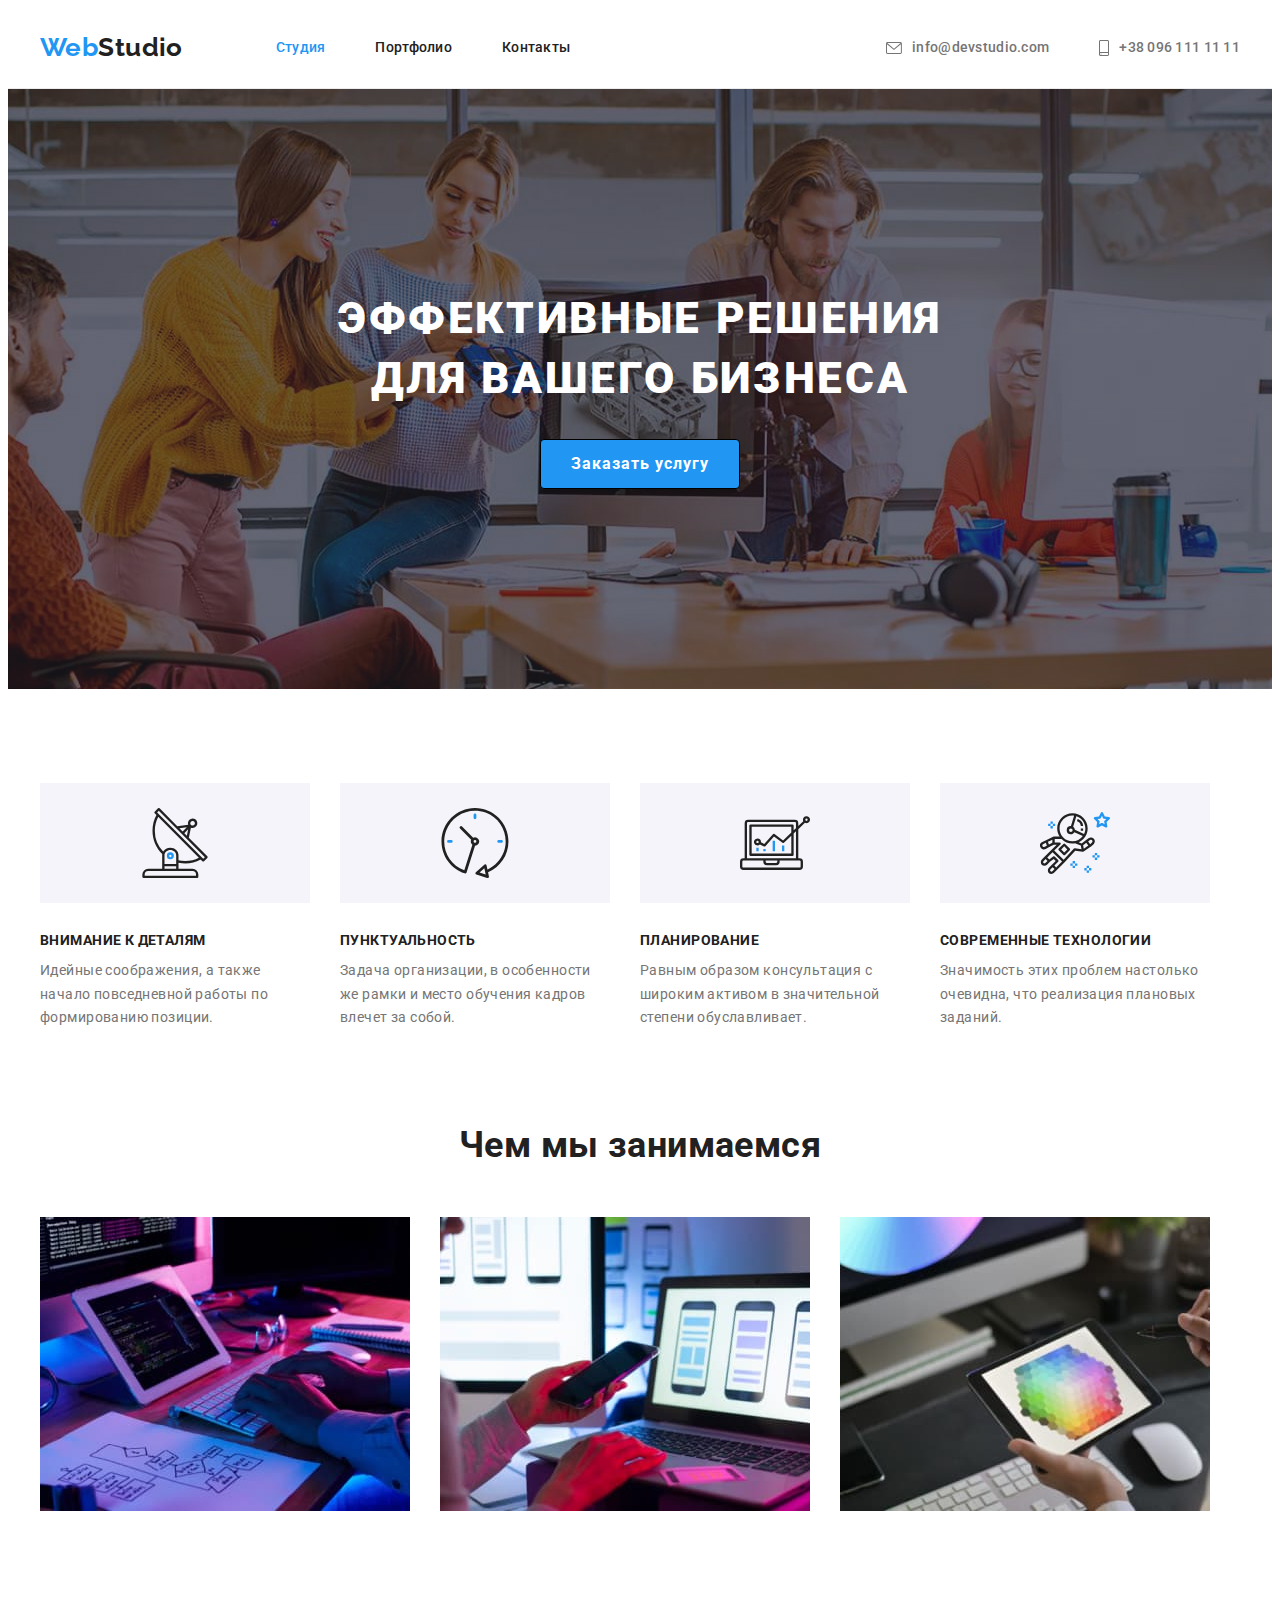
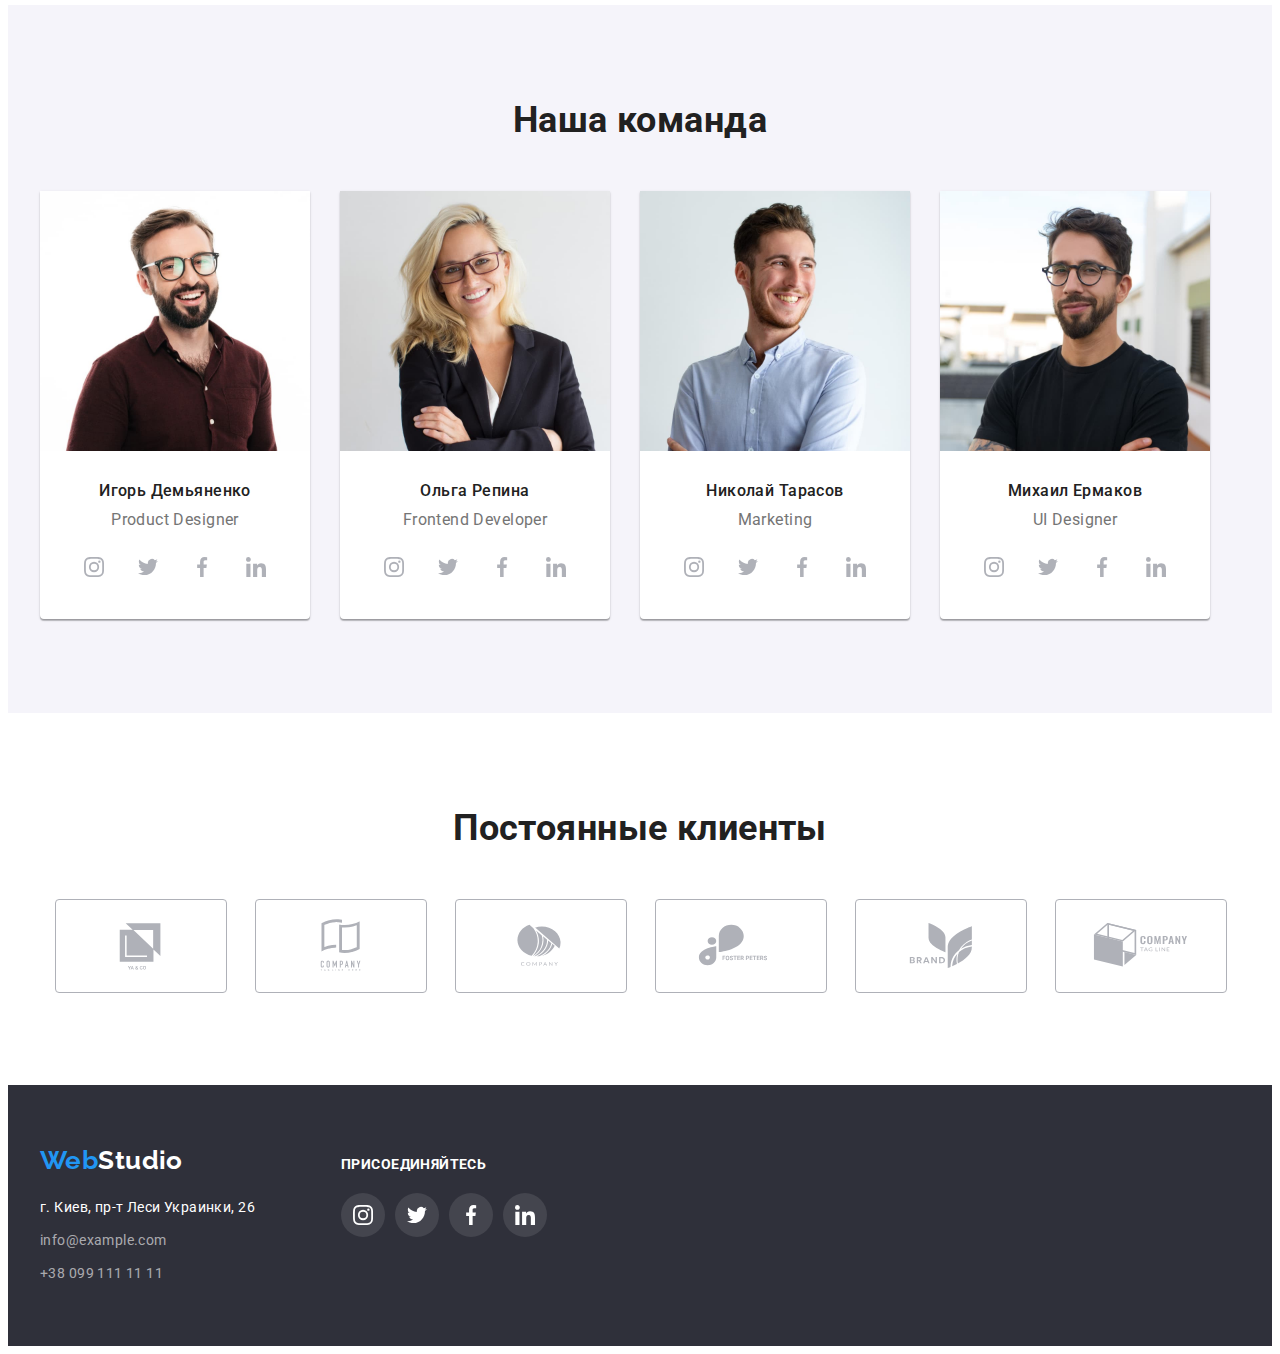
==== index.html @ 75b0d7f5 "Додає файли з ДЗ #4" ====
<!DOCTYPE html>
<html lang="ru">

<head>
    <meta charset="UTF-8">
    <meta http-equiv="X-UA-Compatible" content="IE=edge">
    <meta name="viewport" content="width=device-width, initial-scale=1.0">
    <title>Web Studio</title>
    <link rel="preconnect" href="https://fonts.googleapis.com">
    <link rel="preconnect" href="https://fonts.gstatic.com" crossorigin>
    <link href="https://fonts.googleapis.com/css2?family=Raleway:wght@700&family=Roboto:wght@400;500;700;900&display=swap"
        rel="stylesheet">
    <link rel="stylesheet" href="https://cdnjs.cloudflare.com/ajax/libs/modern-normalize/1.1.0/modern-normalize.min.css"
        integrity="sha512-wpPYUAdjBVSE4KJnH1VR1HeZfpl1ub8YT/NKx4PuQ5NmX2tKuGu6U/JRp5y+Y8XG2tV+wKQpNHVUX03MfMFn9Q=="
        crossorigin="anonymous" referrerpolicy="no-referrer" />
    
    <link rel="stylesheet" href="./css/styles.css">
</head>

<body>
    <!--Page header-->
    <header class="header">
        <div class="container header-container">
            <!--Main navigation-->
            <nav class="nav">
                <!--Logo is link-->
                <a class="header-logo link" href="./index.html">Web<span class="header-logo span">Studio</span></a>
            
                <!--Navigation to other pages-->
                <ul class="nav-list">
                    <li class="nav-item list"><a class="nav-link link current" href="./index.html">Студия</a></li>
                    <li class="nav-item list"><a class="nav-link link" href="./portfolio.html">Портфолио</a></li>
                    <li class="nav-item list"><a class="nav-link link" href="">Контакты</a></li>
                </ul>
            </nav>
            
            <!--Contacts information-->
            <ul class="contacts">
                <li class="contacts-item list">
                    <a class="contacts-link link" href="mailto:info@devstudio.com"> 
                    <svg class="icon-mail" width="16" height="12">
                        <use href="./images/icons.svg#icon-envelope"></use>
                    </svg> 
                    info@devstudio.com</a>
                </li>
                <li class="contacts-item list">
                    <a class="contacts-link link" href="tel:+380961111111">
                    <svg class="icon-tel" width="10" height="16">
                        <use href="./images/icons.svg#icon-smartphone"></use>
                    </svg>
                    +38 096 111 11 11</a>
                </li>
            </ul>
        </div>              
    </header>   

    <!--Main content-->
    <main>
        <!--Hero block with button-->
        <section class="hero">
            <div class="container">
                <h1 class="hero-title">Эффективные решения <br />
                    для вашего бизнеса</h1>
                <button class="hero-btn" type="button">Заказать услугу</button>
            </div>           
        </section>
                
        <!--About company-->
        <section class="section ">
            <div class="container">               
                <h2 class="visually-hidden">Наши особенности</h2>
                <ul class="about-list">
                    <!--Information feature 1-->
                    <li class="about-item">
                        <div class="about-icon">
                            <svg width="70" height="70">
                                <use href="./images/icons.svg#icon-antenna"></use>
                            </svg>
                        </div>
                        <h3 class="about-title">Внимание к деталям</h3>
                        <p class="about-text">Идейные соображения, а также начало повседневной работы по формированию позиции.</p>
                    </li>
                
                    <!--Information feature 2-->
                    <li class="about-item">
                        <div class="about-icon">
                            <svg width="70" height="70">
                                <use href="./images/icons.svg#icon-clock"></use>
                            </svg>
                        </div>
                        <h3 class="about-title">Пунктуальность</h3>
                        <p class="about-text">Задача организации, в особенности же рамки и место обучения кадров влечет за собой.</p>
                    </li>
                
                    <!--Information feature 3-->
                    <li class="about-item">
                        <div class="about-icon">
                            <svg width="70" height="70">
                                <use href="./images/icons.svg#icon-diagram"></use>
                            </svg>
                        </div>
                        <h3 class="about-title">Планирование</h3>
                        <p class="about-text">Равным образом консультация с широким активом в значительной степени обуславливает.</p>
                    </li>
                
                    <!--Information feature 4-->
                    <li class="about-item">
                        <div class="about-icon">
                            <svg width="70" height="70">
                                <use href="./images/icons.svg#icon-astronaut"></use>
                            </svg>
                        </div>
                        <h3 class="about-title">Современные технологии</h3>
                        <p class="about-text">Значимость этих проблем настолько очевидна, что реализация плановых заданий.</p>
                    </li>
                </ul>
            </div>              
        </section>

        <!--Block about work-->
        <section class="work section">
            <div class="container">
                <h2 class="work-title">Чем мы занимаемся</h2>
                <ul class="work-list">
                    <!--Box 1 image-->
                    <li class="work-item">
                        <img src="./images/box-1-img.jpg" alt="Разработка структуры сайтов" width="370" height="294">
                    </li>
                    <!--Box 2 image-->
                    <li class="work-item">
                        <img src="./images/box-2-img.jpg" alt="Создание дизайна сайтов" width="370" height="294">
                    </li>
                    <!--Box 3 image-->
                    <li class="work-item">
                        <img src="./images/box-3-img.jpg" alt="Стилистичиское оформление сайтов" width="370" height="294">
                    </li>
                </ul>
            </div>         
        </section>

        <!--Our team block-->
        <section class="team section">
            <div class="container">
                <!--Our team block header-->
                <h2 class="team-title">Наша команда</h2>
                
                <ul class="team-list">
                    <!--team card 1 Igor-->
                    <li class="team-item">
                        <img src="./images/team-card1.jpg" alt="фото Игоря Демьяненко" width="270" height="260">
                        <div class="team-block">
                            <h3 class="team-subtitle">Игорь Демьяненко</h3>
                            <p class="team-text">Product Designer</p>
                            <ul class="team-social-list">
                                <li class="team-social-item">
                                    <a class="team-social-link" href="">
                                        <svg width="20" height="20"> 
                                            <use href="./images/icons.svg#icon-instagram"></use>
                                        </svg>
                                    </a>                                    
                                </li>
                                <li class="team-social-item"> 
                                    <a class="team-social-link" href="">
                                        <svg width="20" height="20">
                                            <use href="./images/icons.svg#icon-twitter"></use>
                                        </svg>
                                    </a>
                                </li>
                                <li class="team-social-item"> 
                                    <a class="team-social-link" href="">
                                        <svg width="20" height="20">
                                            <use href="./images/icons.svg#icon-facebook"></use>
                                        </svg>
                                    </a>
                                </li>
                                <li class="team-social-item">  
                                    <a class="team-social-link" href="">
                                        <svg width="20" height="20">
                                            <use href="./images/icons.svg#icon-linkedin"></use>
                                        </svg>
                                    </a>
                                </li>
                            </ul>
                        </div>                        
                    </li>
                    <!--team card 2 Olga-->
                    <li class="team-item">
                        <img src="./images/team-card2.jpg" alt="фото Ольги Репиной" width="270" height="260">
                        <div class="team-block">
                            <h3 class="team-subtitle">Ольга Репина</h3>
                            <p class="team-text">Frontend Developer</p>
                            <ul class="team-social-list">
                                <li class="team-social-item">
                                    <a class="team-social-link" href="">
                                        <svg width="20" height="20">
                                            <use href="./images/icons.svg#icon-instagram"></use>
                                        </svg>
                                    </a>
                                </li>
                                <li class="team-social-item">
                                    <a class="team-social-link" href="">
                                        <svg width="20" height="20">
                                            <use href="./images/icons.svg#icon-twitter"></use>
                                        </svg>
                                    </a>
                                </li>
                                <li class="team-social-item">
                                    <a class="team-social-link" href="">
                                        <svg width="20" height="20">
                                            <use href="./images/icons.svg#icon-facebook"></use>
                                        </svg>
                                    </a>
                                </li>
                                <li class="team-social-item">
                                    <a class="team-social-link" href="">
                                        <svg width="20" height="20">
                                            <use href="./images/icons.svg#icon-linkedin"></use>
                                        </svg>
                                    </a>
                                </li>
                            </ul>
                        </div>                        
                    </li>
                    <!--team card 3 Nikolay-->
                    <li class="team-item">
                        <img src="./images/team-card3.jpg" alt="фото Николая Тарасова" width="270" height="260">
                        <div class="team-block">
                            <h3 class="team-subtitle">Николай Тарасов</h3>
                            <p class="team-text">Marketing</p>
                            <ul class="team-social-list">
                                <li class="team-social-item">
                                    <a class="team-social-link" href="">
                                        <svg width="20" height="20">
                                            <use href="./images/icons.svg#icon-instagram"></use>
                                        </svg>
                                    </a>
                                </li>
                                <li class="team-social-item">
                                    <a class="team-social-link" href="">
                                        <svg width="20" height="20">
                                            <use href="./images/icons.svg#icon-twitter"></use>
                                        </svg>
                                    </a>
                                </li>
                                <li class="team-social-item">
                                    <a class="team-social-link" href="">
                                        <svg width="20" height="20">
                                            <use href="./images/icons.svg#icon-facebook"></use>
                                        </svg>
                                    </a>
                                </li>
                                <li class="team-social-item">
                                    <a class="team-social-link" href="">
                                        <svg width="20" height="20">
                                            <use href="./images/icons.svg#icon-linkedin"></use>
                                        </svg>
                                    </a>
                                </li>
                            </ul>
                        </div>                        
                    </li>
                    <!--team card 4 Mykhail-->
                    <li class="team-item">
                        <img src="./images/team-card4.jpg" alt="фото Михаила Ермакова" width="270" height="260">
                        <div class="team-block">
                            <h3 class="team-subtitle">Михаил Ермаков</h3>
                            <p class="team-text">UI Designer</p>
                            <ul class="team-social-list">
                                <li class="team-social-item">
                                    <a class="team-social-link" href="">
                                        <svg width="20" height="20">
                                            <use href="./images/icons.svg#icon-instagram"></use>
                                        </svg>
                                    </a>
                                </li>
                                <li class="team-social-item">
                                    <a class="team-social-link" href="">
                                        <svg width="20" height="20">
                                            <use href="./images/icons.svg#icon-twitter"></use>
                                        </svg>
                                    </a>
                                </li>
                                <li class="team-social-item">
                                    <a class="team-social-link" href="">
                                        <svg width="20" height="20">
                                            <use href="./images/icons.svg#icon-facebook"></use>
                                        </svg>
                                    </a>
                                </li>
                                <li class="team-social-item">
                                    <a class="team-social-link" href="">
                                        <svg width="20" height="20">
                                            <use href="./images/icons.svg#icon-linkedin"></use>
                                        </svg>
                                    </a>
                                </li>
                            </ul>
                        </div>                        
                    </li>
                </ul>
            </div>                       
        </section>

        <!--Our clients block-->
        <section class="clients section">
            <div class="container">
                <!--Clients block header-->
                <h2 class="clients-title">Постоянные клиенты</h2>
                <ul class="clients-list">
                    <li class="clients-item">
                        <a class="clients-link" href="">
                            <svg width="106" height="60">
                                <use href="./images/icons.svg#icon-client-1"></use>
                            </svg>
                        </a>                        
                    </li>
                    <li class="clients-item">
                        <a class="clients-link" href="">
                            <svg width="106" height="60">
                                <use href="./images/icons.svg#icon-client-2"></use>
                            </svg>
                        </a>                        
                    </li>
                    <li class="clients-item">
                        <a class="clients-link" href="">
                            <svg width="106" height="60">
                                <use href="./images/icons.svg#icon-client-3"></use>
                            </svg>
                        </a>                        
                    </li>
                    <li class="clients-item">
                        <a class="clients-link" href="">
                            <svg width="106" height="60">
                                <use href="./images/icons.svg#icon-client-4"></use>
                            </svg>
                        </a>                        
                    </li>
                    <li class="clients-item">
                        <a class="clients-link" href="">
                            <svg width="106" height="60">
                                <use href="./images/icons.svg#icon-client-5"></use>
                            </svg>
                        </a>                        
                    </li>
                    <li class="clients-item">
                        <a class="clients-link" href="">
                            <svg width="106" height="60">
                                <use href="./images/icons.svg#icon-client-6"></use>
                            </svg>
                        </a>                        
                    </li>
                </ul>

            </div>

        </section>
    </main>

    <!--Page footer-->
    <footer class="footer">
        <div class="container footer-section">
            <div class="footer-address">
                <!--Logo is link-->
                <a class="footer-logo link" href="./index.html">Web<span class="footer-logo span">Studio</span></a>
                <!--Address-->
                <address>
                    <ul class="address-list">
                        <li class="address-item list"><a class="address-text link" href="https://goo.gl/maps/6zCrVfu8QyN4T2Zt5">г. Киев,
                                пр-т Леси Украинки, 26</a></li>
                        <li class="address-item list"><a class="address-link link" href="mailto:info@example.com">info@example.com</a>
                        </li>
                        <li class="address-item list"><a class="address-link link" href="tel:+380991111111">+38 099 111 11 11</a></li>
                    </ul>
                </address>
            </div>
            <div class="footer-social">
                <h2 class="social-title">присоединяйтесь</h2>
                <ul class="social-list">
                    <li class="social-item">
                        <a class="social-link" href="">
                            <svg width="20" height="20">
                                <use href="./images/icons.svg#icon-instagram"></use>
                            </svg>
                        </a>
                    </li>
                    <li class="social-item">
                        <a class="social-link" href="">
                            <svg width="20" height="20">
                                <use href="./images/icons.svg#icon-twitter"></use>
                            </svg>
                        </a>
                    </li>
                    <li class="social-item">
                        <a class="social-link" href="">
                            <svg width="20" height="20">
                                <use href="./images/icons.svg#icon-facebook"></use>
                            </svg>
                        </a>
                    </li>
                    <li class="social-item">
                        <a class="social-link" href="">
                            <svg width="20" height="20">
                                <use href="./images/icons.svg#icon-linkedin"></use>
                            </svg>
                        </a>
                    </li>
                </ul>
            </div>
            
        </div>                
    </footer>

</body>

</html>
---- css/styles.css ----
/* - - - - - - CSS ПЕРЕМЕННЫЕ - - - - - - */
:root {
  --main-text-color: #757575;
  --second-text-color: #212121;
  --third-text-color: #ffffff;
  --accent-color: #2196f3;
  --main-backgroung-color: #2f303a;
  --secong-background-color: #f5f4fa;
  --icons-color: #afb1b8;
}

body {
  font-family: "Roboto", sans-serif;
  font-size: 14px;
  line-height: 1.14;
  color: var(--main-text-color);
  letter-spacing: 0.03em;
}

p,
h1,
h2,
h3,
h4,
h5,
h6 {
  margin: 0;
}

ul {
  margin: 0;
  padding-left: 0;
  list-style-type: none;
}

img {
  display: block;
  max-width: 100%;
  height: auto;
}

/* - - - - - - УТИЛІТИ - - - - - - */
.link {
  text-decoration: none;
}

.container {
  width: 1200px;
  margin: 0 auto;
  padding-left: 15px;
  padding-right: 15px;
}

.section {
  padding-top: 94px;
  padding-bottom: 94px;
}

/* Header */
.header {
  border-bottom: 1px solid #ececec;
}

.header-container {
  display: flex;
}

.nav {
  display: flex;
  justify-content: flex-start;
  align-items: center;
}

a.header-logo {
  padding-top: 24px;
  padding-bottom: 25px;
  margin-right: 93px;
}

.header-logo,
.footer-logo {
  font-family: Raleway, sans-serif;
  font-weight: 700;
  font-size: 26px;
  line-height: 1.19;
  color: var(--accent-color);
}

.header-logo.span {
  color: var(--second-text-color);
}

.nav-list {
  display: flex;
  justify-content: center;
  align-items: center;
}

.nav-item:not(:last-child) {
  margin-right: 50px;
}

.nav-link {
  font-weight: 500;
  letter-spacing: 0.02em;
  color: var(--second-text-color);
  padding-top: 32px;
  padding-bottom: 32px;
}

.nav-link.current {
  color: var(--accent-color);
}

.nav-link:hover,
.nav-link:focus {
  color: var(--accent-color);
}

.contacts {
  display: flex;
  align-items: center;
  margin-left: auto;
}

.contacts-item:not(:last-child) {
  margin-right: 50px;
}

.contacts-link {
  font-weight: 500;
  letter-spacing: 0.02em;
  color: var(--main-text-color);
  padding-top: 32px;
  padding-bottom: 32px;
  display: flex;
  align-items: center;
  fill: var(--main-text-color);
}

.contacts-link:hover,
.contacts-link:focus {
  color: var(--accent-color);
  fill: var(--accent-color);
}

.icon-mail,
.icon-tel {
  margin-right: 10px;
}

/* Hero */
.hero {
  max-width: 1600px;
  margin: 0 auto;
  background-color: #c4c4c4;
  padding-top: 200px;
  padding-bottom: 200px;
  text-align: center;
  background-image: linear-gradient(
      to right,
      rgba(47, 48, 58, 0.4),
      rgba(47, 48, 58, 0.4)
    ),
    url(../images/hero-background.jpg);
  background-repeat: no-repeat;
  background-position: center;
  background-size: cover;
}

.hero-title {
  font-weight: 900;
  font-size: 44px;
  line-height: 1.36;
  text-align: center;
  letter-spacing: 0.06em;
  text-transform: uppercase;
  color: var(--third-text-color);
  margin-bottom: 30px;
}

.hero-btn {
  width: 200px;
  height: 50px;
  font-family: inherit;
  font-weight: 700;
  font-size: 16px;
  line-height: 1.87;
  text-align: center;
  letter-spacing: 0.06em;
  color: var(--third-text-color);
  background-color: var(--accent-color);
  border: 1px solid #000000;
  box-sizing: border-box;
  box-shadow: 0px 4px 4px rgba(0, 0, 0, 0.15);
  border-radius: 4px;
  cursor: pointer;
}

/* About */

.visually-hidden {
  position: absolute;
  width: 1px;
  height: 1px;
  margin: -1px;
  padding: 0;
  overflow: hidden;
  border: 0;
  clip: rect(0 0 0 0);
}

.about-list {
  display: flex;
}

.about-item {
  flex-basis: calc((100% - 120px) / 4);
}

.about-item:not(:last-child) {
  margin-right: 30px;
}

.about-icon {
  width: 270px;
  height: 120px;
  background-color: var(--secong-background-color);
  margin-bottom: 30px;
  display: flex;
  justify-content: center;
  align-items: center;
}

.about-title {
  font-weight: 700;
  font-size: 14px;
  text-transform: uppercase;
  color: var(--second-text-color);
  margin-bottom: 10px;
}

.about-text {
  line-height: 1.71;
}

/* Work & Team */

.work {
  padding-top: 0;
}

.work-title {
  margin-bottom: 50px;
}

.work-title,
.team-title,
.clients-title {
  font-weight: 700;
  font-size: 36px;
  line-height: 1.17;
  text-align: center;
  color: var(--second-text-color);
}

.work-list {
  display: flex;
}

.work-item:not(:last-child) {
  margin-right: 30px;
}

/* Team */
.team {
  background-color: var(--secong-background-color);
}

.team-title,
.clients-title {
  margin-bottom: 50px;
}

.team-list {
  display: flex;
}

.team-item:not(:last-child) {
  margin-right: 30px;
}

.team-item {
  background: var(--third-text-color);
  box-shadow: 0px 1px 3px rgba(0, 0, 0, 0.12), 0px 1px 1px rgba(0, 0, 0, 0.14),
    0px 2px 1px rgba(0, 0, 0, 0.2);
  border-radius: 0px 0px 4px 4px;
}

.team-block {
  padding-top: 30px;
  padding-bottom: 30px;
}

.team-subtitle {
  font-weight: 500;
  font-size: 16px;
  line-height: 1.19;
  text-align: center;
  color: var(--second-text-color);
  margin-bottom: 10px;
}

.team-text {
  font-size: 16px;
  line-height: 1.19;
  text-align: center;
  margin-bottom: 16px;
}

.team-social-list {
  display: flex;
  justify-content: center;
}

.team-social-item {
  width: 44px;
  height: 44px;
}

.team-social-item:not(:last-child) {
  margin-right: 10px;
}

.team-social-link {
  width: 100%;
  height: 100%;
  display: flex;
  justify-content: center;
  align-items: center;
  fill: var(--icons-color);
  background-color: var(--third-text-color);
  border-radius: 50%;
  /* border: 1px solid tomato; */
}

.team-social-link:hover,
.team-social-link:focus {
  fill: var(--third-text-color);
  background-color: var(--accent-color);
}

/* Clients */

.clients-list {
  display: flex;
  justify-content: center;
}

.clients-item {
  width: 170px;
  height: 92px;
}

.clients-item:not(:last-child) {
  margin-right: 30px;
}

.clients-link {
  width: 100%;
  height: 100%;
  border: 1px solid var(--icons-color);
  border-radius: 4px;
  fill: var(--icons-color);
  display: flex;
  justify-content: center;
  align-items: center;
}

.clients-link:hover,
.clients-link:focus {
  fill: var(--accent-color);
  border-color: var(--accent-color);
}

/* Footer */
.footer {
  background-color: var(--main-backgroung-color);
  padding-top: 60px;
  padding-bottom: 60px;
}

.footer-section {
  display: flex;
  align-items: baseline;
}

.footer-address {
  width: 231px;
  margin-right: 70px;
}

.footer-logo.span {
  color: var(--third-text-color);
}

a.footer-logo {
  display: inline-block;
  margin-bottom: 20px;
}

.address-item {
  font-style: normal;
  font-weight: 400;
  line-height: 1.71;
}

.address-item:not(:last-child) {
  margin-bottom: 9px;
}

.address-text {
  color: var(--third-text-color);
}
.address-link {
  color: rgba(255, 255, 255, 0.6);
}

.address-text:hover,
.address-text:focus {
  color: var(--accent-color);
}

.address-link:hover,
.address-link:focus {
  color: var(--accent-color);
}

.social-title {
  font-weight: 700;
  font-size: 14px;
  text-transform: uppercase;
  color: var(--third-text-color);
  margin-bottom: 20px;
}

.social-list {
  display: flex;
  justify-content: center;
  align-items: center;
}

.social-item {
  width: 44px;
  height: 44px;
}

.social-item:not(:last-child) {
  margin-right: 10px;
}

.social-link {
  width: inherit;
  height: inherit;
  border-radius: 50%;
  background-color: rgba(255, 255, 255, 0.1);
  fill: var(--third-text-color);
  display: flex;
  justify-content: center;
  align-items: center;
}

.social-link:hover,
.social-link:focus {
  background-color: var(--accent-color);
}

/* Portfolio Page */

.filter {
  display: flex;
  justify-content: center;
  margin-bottom: 50px;
}

.filter-item:not(:last-child) {
  margin-right: 8px;
}

.filter-btn {
  font-family: inherit;
  font-weight: 500;
  font-size: 16px;
  line-height: 1.62;
  text-align: center;
  padding: 6px 22px;
  color: var(--second-text-color);
  background-color: var(--secong-background-color);

  border-radius: 4px;
  border: none;
  cursor: pointer;
}

.filter-btn:hover,
.filter-btn:focus {
  color: var(--third-text-color);
  background-color: var(--accent-color);
  box-shadow: 0px 3px 1px rgba(0, 0, 0, 0.1), 0px 1px 2px rgba(0, 0, 0, 0.08),
    0px 2px 2px rgba(0, 0, 0, 0.12);
}

.portfolio-list {
  display: flex;
  flex-wrap: wrap;
  margin-left: -30px;
  margin-bottom: -30px;
}

.portfolio-item {
  flex-basis: calc((100% - 90px) / 3);
  margin-left: 30px;
  margin-bottom: 30px;
}

/* .portfolio-item:hover,
.portfolio-item:focus {
  box-shadow: 0px 1px 1px rgba(0, 0, 0, 0.12), 0px 4px 4px rgba(0, 0, 0, 0.06),
    1px 4px 6px rgba(0, 0, 0, 0.16);
} */

.portfolio-link {
  display: block;
}

.portfolio-link:hover,
.portfolio-link:focus {
  /* display: block; */
  box-shadow: 0px 1px 1px rgba(0, 0, 0, 0.12), 0px 4px 4px rgba(0, 0, 0, 0.06),
    1px 4px 6px rgba(0, 0, 0, 0.16);
}

.portfolion-block {
  border-bottom: 1px solid #eeeeee;
  border-right: 1px solid #eeeeee;
  border-left: 1px solid #eeeeee;
  padding: 20px 24px;
}

.portfolio-title {
  font-weight: 700;
  font-size: 18px;
  line-height: 2;
  letter-spacing: 0.06em;
  color: var(--second-text-color);
  margin-bottom: 2px;
}

.portfolio-text {
  font-size: 16px;
  line-height: 1.87;
  color: var(--main-text-color);
}
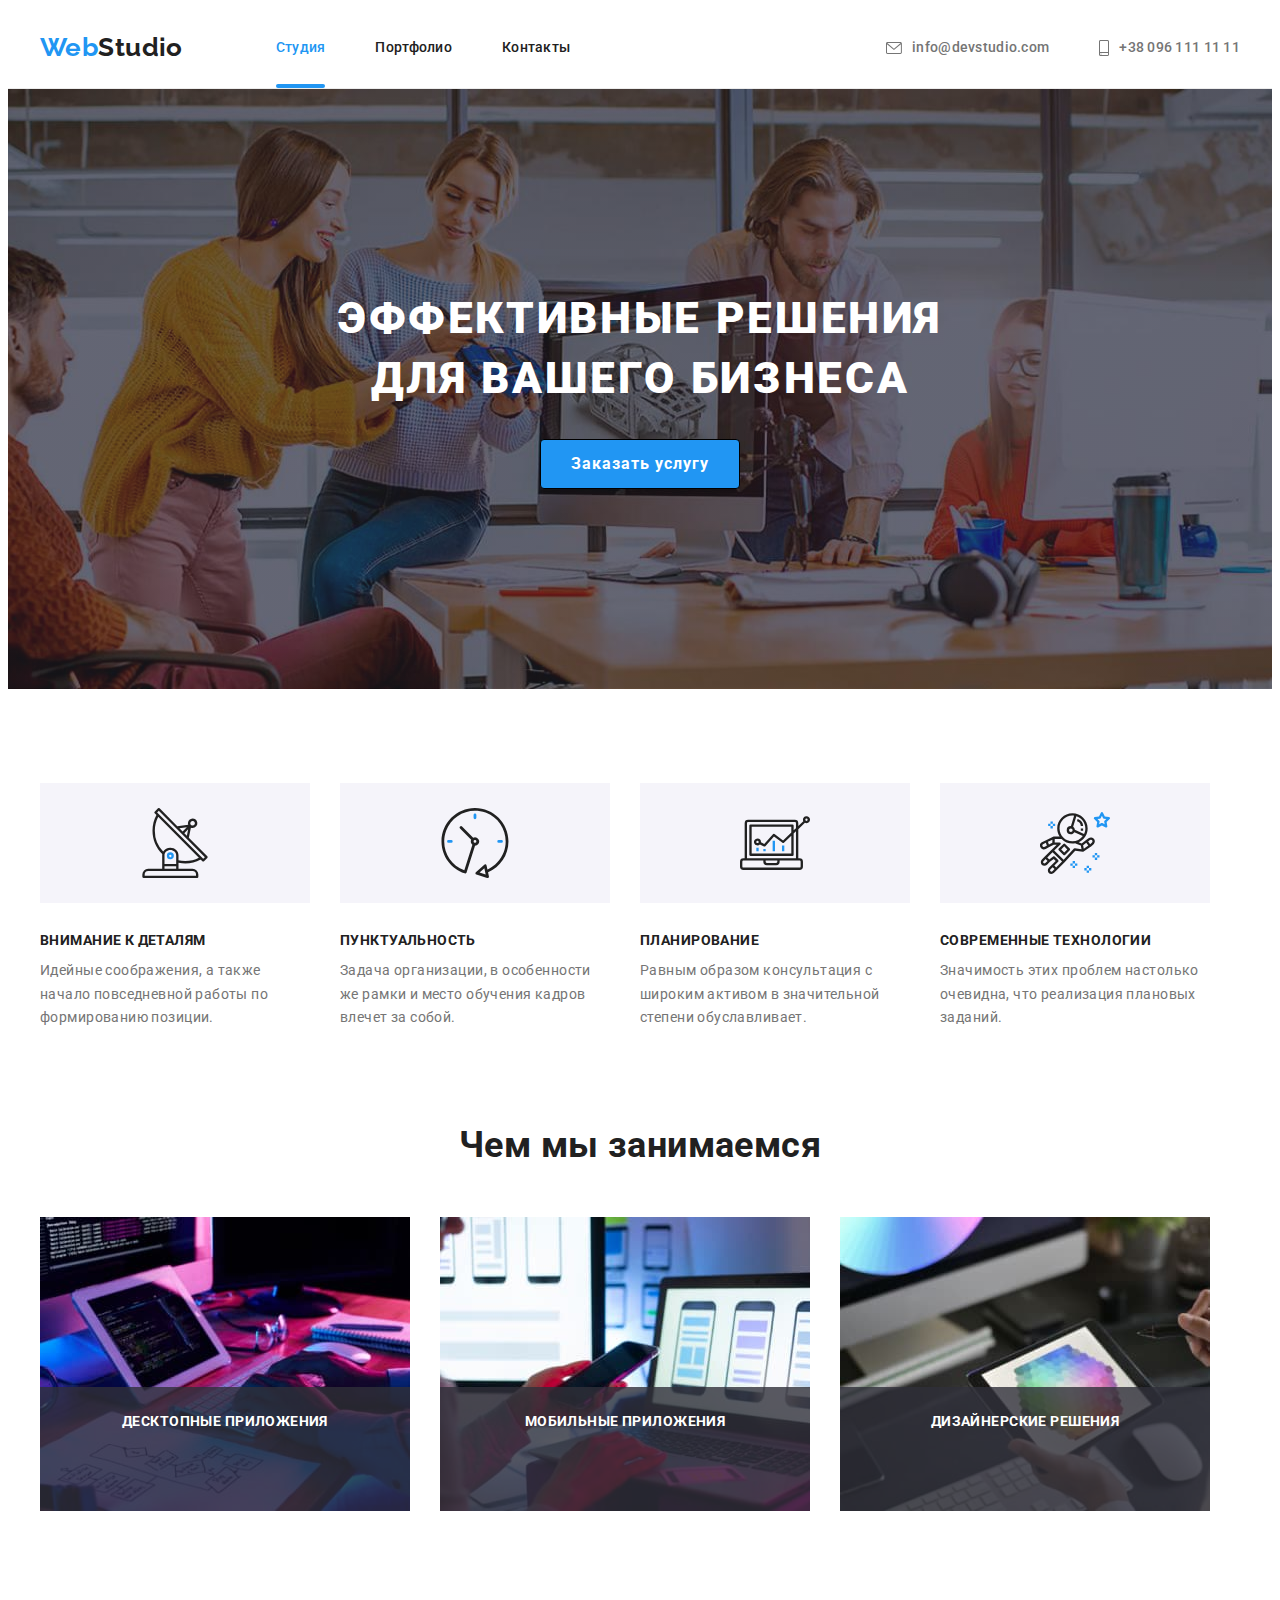
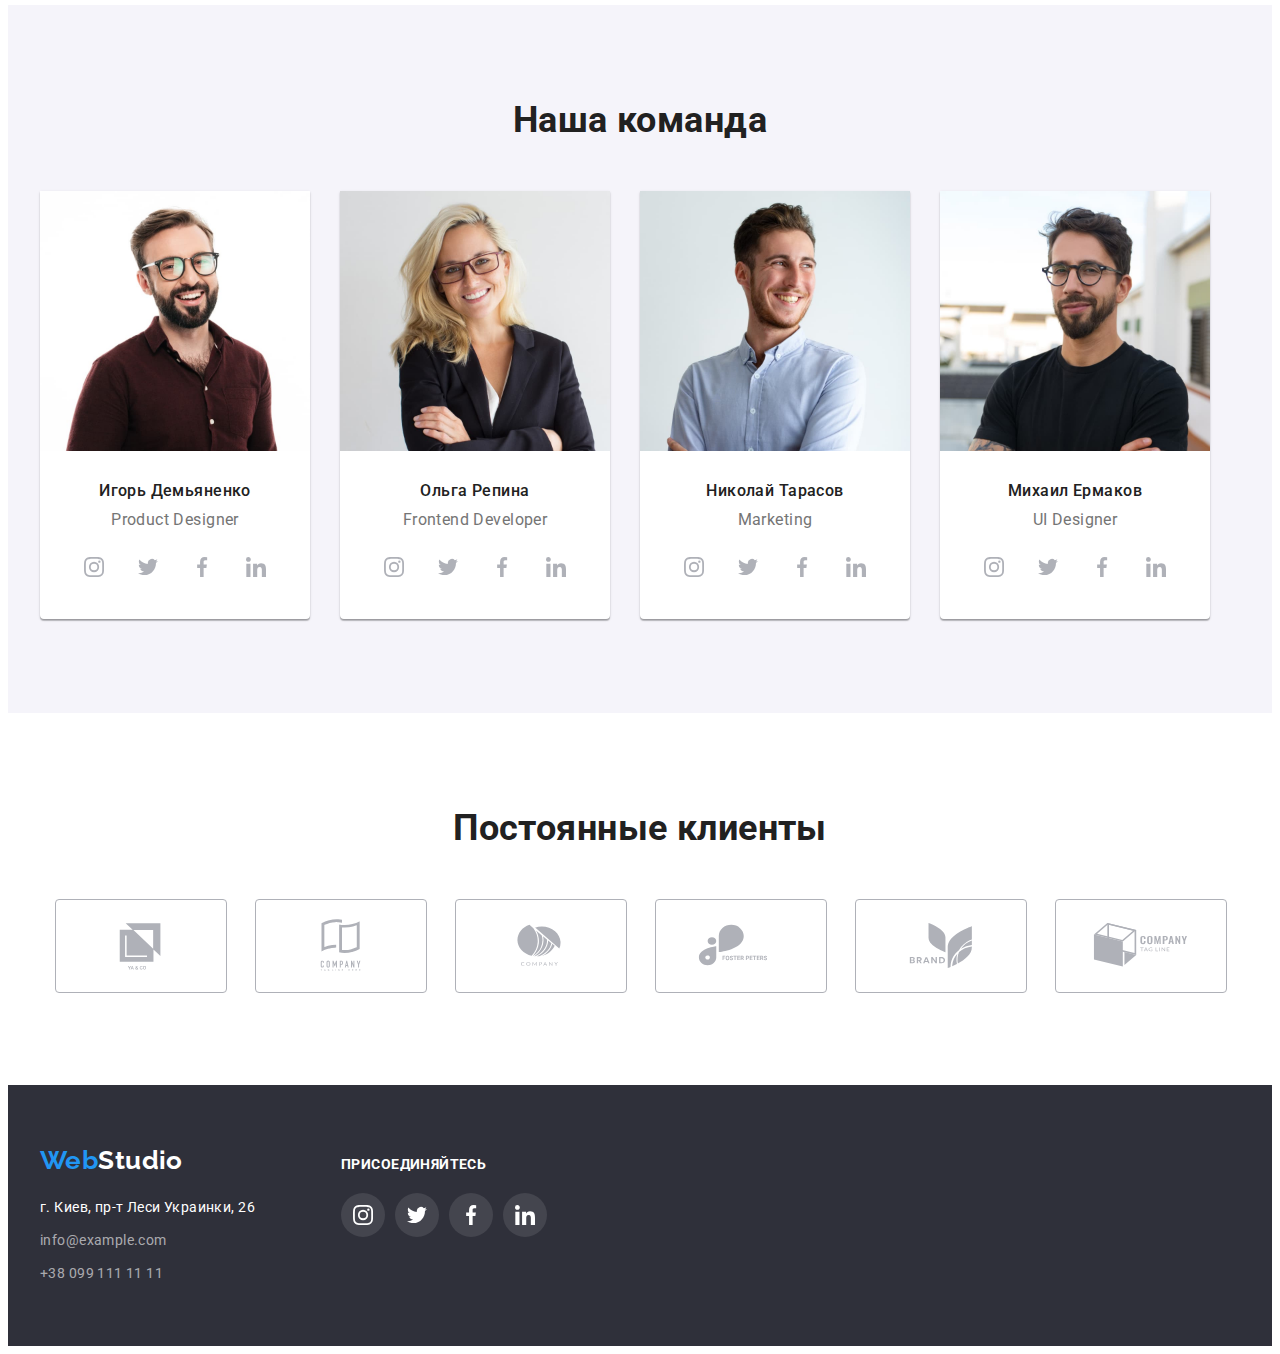
==== commit 4469f454: "Додає розмітку index-work + script" ====
--- a/index.html
+++ b/index.html
@@ -124,15 +124,26 @@
                 <ul class="work-list">
                     <!--Box 1 image-->
                     <li class="work-item">
-                        <img src="./images/box-1-img.jpg" alt="Разработка структуры сайтов" width="370" height="294">
-                    </li>
+                        <div class="work-thumb">
+                            <img src="./images/box-1-img.jpg" alt="Разработка структуры сайтов" width="370" height="294">
+                            <p class="work-label">Десктопные приложения</p>
+                        </div>
+                    </li>
+
                     <!--Box 2 image-->
                     <li class="work-item">
-                        <img src="./images/box-2-img.jpg" alt="Создание дизайна сайтов" width="370" height="294">
-                    </li>
+                        <div class="work-thumb">
+                            <img src="./images/box-2-img.jpg" alt="Создание дизайна сайтов" width="370" height="294">
+                            <p class="work-label">Мобильные приложения</p>
+                        </div>                        
+                    </li>
+
                     <!--Box 3 image-->
                     <li class="work-item">
-                        <img src="./images/box-3-img.jpg" alt="Стилистичиское оформление сайтов" width="370" height="294">
+                        <div class="work-thumb">
+                            <img src="./images/box-3-img.jpg" alt="Стилистичиское оформление сайтов" width="370" height="294">
+                            <p class="work-label">Дизайнерские решения</p>
+                        </div>                        
                     </li>
                 </ul>
             </div>         
@@ -410,6 +421,8 @@
         </div>                
     </footer>
 
+    <script src="./js/modal.js"></script>
+
 </body>
 
 </html>--- a/css/styles.css
+++ b/css/styles.css
@@ -106,10 +106,26 @@
   color: var(--second-text-color);
   padding-top: 32px;
   padding-bottom: 32px;
+
+  transition: color 250ms cubic-bezier(0.4, 0, 0.2, 1);
 }
 
 .nav-link.current {
   color: var(--accent-color);
+  display: flex;
+  flex-direction: column;
+  align-items: baseline;
+  padding-bottom: 0;
+}
+
+.nav-link.current::after {
+  content: "";
+  display: inline-block;
+  width: 100%;
+  height: 4px;
+  background-color: #2196f3;
+  border-radius: 2px;
+  margin-top: 28px;
 }
 
 .nav-link:hover,
@@ -136,6 +152,8 @@
   display: flex;
   align-items: center;
   fill: var(--main-text-color);
+  transition: color 250ms cubic-bezier(0.4, 0, 0.2, 1),
+    fill 250ms cubic-bezier(0.4, 0, 0.2, 1);
 }
 
 .contacts-link:hover,
@@ -272,6 +290,26 @@
   margin-right: 30px;
 }
 
+.work-thumb {
+  position: relative;
+}
+
+.work-label {
+  position: absolute;
+  width: 100%;
+  height: 70px;
+  bottom: 0;
+  margin: 0;
+  padding-top: 27px;
+  padding-bottom: 27px;
+
+  font-weight: 700;
+  text-align: center;
+  text-transform: uppercase;
+  color: var(--third-text-color);
+  background-color: rgba(47, 48, 58, 0.8);
+}
+
 /* Team */
 .team {
   background-color: var(--secong-background-color);
@@ -342,6 +380,9 @@
   background-color: var(--third-text-color);
   border-radius: 50%;
   /* border: 1px solid tomato; */
+
+  transition: fill 250ms cubic-bezier(0.4, 0, 0.2, 1),
+    background-color 250ms cubic-bezier(0.4, 0, 0.2, 1);
 }
 
 .team-social-link:hover,
@@ -375,6 +416,9 @@
   display: flex;
   justify-content: center;
   align-items: center;
+
+  transition: fill 250ms cubic-bezier(0.4, 0, 0.2, 1),
+    border-color 250ms cubic-bezier(0.4, 0, 0.2, 1);
 }
 
 .clients-link:hover,
@@ -421,9 +465,13 @@
 
 .address-text {
   color: var(--third-text-color);
+
+  transition: color 250ms cubic-bezier(0.4, 0, 0.2, 1);
 }
 .address-link {
   color: rgba(255, 255, 255, 0.6);
+
+  transition: color 250ms cubic-bezier(0.4, 0, 0.2, 1);
 }
 
 .address-text:hover,
@@ -468,6 +516,8 @@
   display: flex;
   justify-content: center;
   align-items: center;
+
+  transition: background-color 250ms cubic-bezier(0.4, 0, 0.2, 1);
 }
 
 .social-link:hover,
@@ -500,6 +550,10 @@
   border-radius: 4px;
   border: none;
   cursor: pointer;
+
+  transition: color 250ms cubic-bezier(0.4, 0, 0.2, 1),
+    background-color 250ms cubic-bezier(0.4, 0, 0.2, 1),
+    box-shadow 250ms cubic-bezier(0.4, 0, 0.2, 1);
 }
 
 .filter-btn:hover,
@@ -531,6 +585,12 @@
 
 .portfolio-link {
   display: block;
+
+  transition: box-shadow 250ms cubic-bezier(0.4, 0, 0.2, 1);
+}
+.portfolio-overlay {
+  position: relative;
+  overflow: hidden;
 }
 
 .portfolio-link:hover,
@@ -538,6 +598,21 @@
   /* display: block; */
   box-shadow: 0px 1px 1px rgba(0, 0, 0, 0.12), 0px 4px 4px rgba(0, 0, 0, 0.06),
     1px 4px 6px rgba(0, 0, 0, 0.16);
+}
+
+.portfolio-link:hover .overlay-top,
+.portfolio-link:focus .overlay-top {
+  transform: translateY(0);
+}
+
+.portfolio-link:hover .overlay-middle,
+.portfolio-link:focus .overlay-middle {
+  transform: translateX(0);
+}
+
+.portfolio-link:hover .overlay-bottom,
+.portfolio-link:focus .overlay-bottom {
+  transform: translate(0);
 }
 
 .portfolion-block {
@@ -561,3 +636,41 @@
   line-height: 1.87;
   color: var(--main-text-color);
 }
+
+.overlay {
+  position: absolute;
+  display: flex;
+  align-items: center;
+  justify-content: center;
+  top: 0;
+  left: 0;
+  width: 100%;
+  height: 100%;
+  background-color: rgba(33, 150, 243, 0.9);
+}
+
+.overlay-top {
+  transform: translateY(100%);
+  /* transition: transform 250ms cubic-bezier(0.4, 0, 0.2, 1); */
+  transition-property: transform;
+  transition-duration: 250ms;
+  transition-timing-function: cubic-bezier(0.4, 0, 0.2, 1);
+}
+
+.overlay-middle {
+  transform: translateX(-101%);
+  transition: transform 250ms cubic-bezier(0.4, 0, 0.2, 1);
+}
+
+.overlay-bottom {
+  transform: translate(100%, 100%);
+  transition: transform 250ms cubic-bezier(0.4, 0, 0.2, 1);
+}
+
+.overlay-text {
+  font-weight: 400;
+  font-size: 18px;
+  line-height: 1.56;
+  width: 322px;
+  color: var(--third-text-color);
+}
